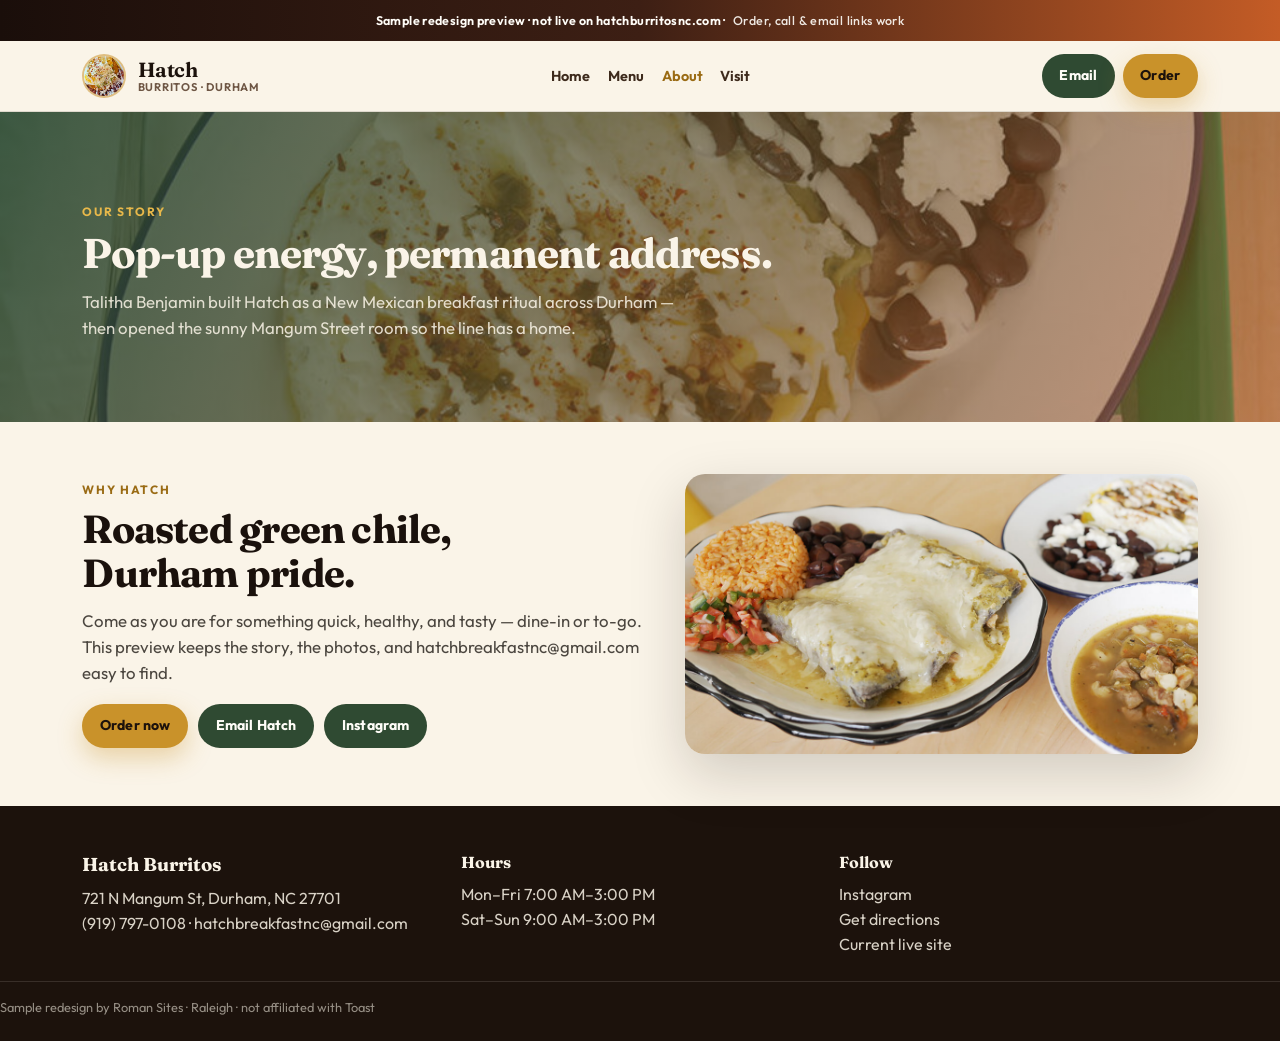
==== about.html @ a6164390 "Preview: Hatch Burritos refurbished sample (build only)" ====
<!DOCTYPE html>
<html lang="en">
<head>
<meta charset="utf-8"/>
<meta name="viewport" content="width=device-width, initial-scale=1"/>
<title>About · Hatch Burritos</title>
<meta name="description" content="From Accordion Club pop-ups to a permanent Mangum Street home."/>
<link rel="preconnect" href="https://fonts.googleapis.com"/><link rel="preconnect" href="https://fonts.gstatic.com" crossorigin/><link href="https://fonts.googleapis.com/css2?family=Fraunces:opsz,wght@9..144,500;9..144,650;9..144,700&family=Outfit:wght@400;500;600;700;800&display=swap" rel="stylesheet"/>
<link rel="stylesheet" href="assets/styles.css"/>
<link rel="icon" href="assets/logo.png"/>
</head>
<body>
<div class="preview-banner" role="status">Sample redesign preview · not live on hatchburritosnc.com · <span>Order, call &amp; email links work</span></div><header class="site-header"><div class="nav-inner">
<a class="brand" href="index.html"><img class="brand-mark" src="assets/logo.webp" alt="Hatch Burritos" width="44" height="44"/><span class="brand-text"><span class="brand-name">Hatch</span><span class="brand-tag">Burritos · Durham</span></span></a>
<nav class="nav-links" aria-label="Primary"><a href="index.html">Home</a><a href="menu.html">Menu</a><a href="about.html" aria-current="page">About</a><a href="visit.html">Visit</a></nav>
<div class="nav-ctas">
<a class="btn btn-secondary" href="mailto:hatchbreakfastnc@gmail.com">Email</a><a class="btn btn-primary" href="https://hatchburritosnc.com/menu" target="_blank" rel="noopener">Order</a>
<button class="nav-toggle" type="button" data-nav-toggle aria-expanded="false" aria-controls="mobile-nav" aria-label="Open menu"><span></span></button>
</div></div>
<div class="mobile-panel" id="mobile-nav" data-mobile-panel>
<a href="index.html">Home</a><a href="menu.html">Menu</a><a href="about.html">About</a><a href="visit.html">Visit</a><a href="https://hatchburritosnc.com/menu" target="_blank" rel="noopener">Order online</a><a href="tel:9197970108">Call (919) 797-0108</a><a href="mailto:hatchbreakfastnc@gmail.com">hatchbreakfastnc@gmail.com</a>
</div></header>
<main>
<section class="page-hero" style="background-image:linear-gradient(120deg,rgba(26,61,34,.82),rgba(196,92,38,.45)),url('assets/food1.jpg');background-size:cover;background-position:center;">
<div class="page-hero-inner"><p class="kicker">Our story</p><h1>Pop-up energy, permanent address.</h1>
<p class="lede">Talitha Benjamin built Hatch as a New Mexican breakfast ritual across Durham — then opened the sunny Mangum Street room so the line has a home.</p></div></section>
<section class="section"><div class="section-inner split">
<div><p class="kicker">Why Hatch</p><h2>Roasted green chile, Durham pride.</h2>
<p class="lede">Come as you are for something quick, healthy, and tasty — dine-in or to-go. This preview keeps the story, the photos, and hatchbreakfastnc@gmail.com easy to find.</p>
<div class="pill-row">
<a class="btn btn-primary" href="https://hatchburritosnc.com/menu" target="_blank" rel="noopener">Order now</a>
<a class="btn btn-secondary" href="mailto:hatchbreakfastnc@gmail.com">Email Hatch</a>
<a class="btn btn-secondary" href="https://www.instagram.com/hatchburritosnc/" target="_blank" rel="noopener">Instagram</a>
</div></div>
<div class="split-media"><img src="assets/food3.jpg" alt="Hatch food spread"/></div>
</div></section>
</main>
<footer class="site-footer"><div class="section-inner footer-grid">
<div><h3>Hatch Burritos</h3><p>721 N Mangum St, Durham, NC 27701</p><p><a href="tel:9197970108">(919) 797-0108</a> · <a href="mailto:hatchbreakfastnc@gmail.com">hatchbreakfastnc@gmail.com</a></p></div>
<div><h4>Hours</h4><p>Mon–Fri 7:00 AM–3:00 PM</p><p>Sat–Sun 9:00 AM–3:00 PM</p></div>
<div><h4>Follow</h4><p><a href="https://www.instagram.com/hatchburritosnc/" target="_blank" rel="noopener">Instagram</a></p>
<p><a href="https://www.google.com/maps/search/?api=1&query=721+N+Mangum+St+Durham+NC+27701" target="_blank" rel="noopener">Get directions</a></p>
<p><a href="https://hatchburritosnc.com/" target="_blank" rel="noopener">Current live site</a></p></div>
</div>
<p class="footer-note">Sample redesign by Roman Sites · Raleigh · not affiliated with Toast</p>
</footer><script src="assets/site.js"></script>
</body></html>
---- assets/styles.css ----
/* theme overrides */
:root {
  --ink: #1a1410;
  --plum: #2f6b3a;
  --plum-deep: #1a3d22;
  --wine: #c45c26;
  --gold: #e0a84a;
  --gold-hot: #f0c36a;
  --espresso: #1a3d22;
  --wood: #2f6b3a;
  --gold-deep: #e0a84a;
  --fried: #c45c26;
  --collard: #2f6b3a;
  --collard-deep: #1a3d22;
  --amber: #f0c36a;
}
.preview-banner {
  background: linear-gradient(90deg, #1a3d22, #2f6b3a 50%, #c45c26) !important;
}

/* theme overrides */
:root {
  --ink: #1a1410;
  --plum: #3d1f14;
  --plum-deep: #1a0e0a;
  --wine: #c45c26;
  --gold: #e07a2f;
  --gold-hot: #f0a05a;
  --espresso: #1a0e0a;
  --wood: #3d1f14;
  --gold-deep: #e07a2f;
  --fried: #c45c26;
  --collard: #3d1f14;
  --collard-deep: #1a0e0a;
  --amber: #f0a05a;
}
.preview-banner {
  background: linear-gradient(90deg, #1a0e0a, #3d1f14 50%, #c45c26) !important;
}

/* The Chicken Hut — Durham soul-food landmark preview (unique) */
:root {
  --gold: #c9922a;
  --gold-deep: #9a6b14;
  --amber: #e8b84a;
  --fried: #d4781f;
  --espresso: #1c120c;
  --wood: #3a2418;
  --bark: #5c3a24;
  --cream: #faf4e8;
  --biscuit: #f0e2c8;
  --gravy: #e6d5b5;
  --ink: #1a110c;
  --ink-soft: #3d2a1c;
  --muted: #6e5644;
  --collard: #2f4a32;
  --collard-deep: #1c3320;
  --white: #fffdf8;
  --border: rgba(28, 18, 12, 0.12);
  --banner-h: 2.55rem;
  --nav-h: 4.4rem;
  --max: 72rem;
  --radius: 16px;
  --font-display: "Fraunces", "Iowan Old Style", Georgia, serif;
  --font-body: "Outfit", "Avenir Next", "Segoe UI", system-ui, sans-serif;
  --ease: cubic-bezier(0.22, 1, 0.36, 1);
  --shadow: 0 20px 55px rgba(28, 18, 12, 0.18);
}

*, *::before, *::after { box-sizing: border-box; margin: 0; padding: 0; }
html { scroll-behavior: smooth; }
body {
  font-family: var(--font-body);
  color: var(--ink);
  background: var(--cream);
  line-height: 1.55;
  -webkit-font-smoothing: antialiased;
}
img { max-width: 100%; display: block; }
a { color: inherit; text-decoration: none; }
ul { list-style: none; }
button { font: inherit; border: 0; background: none; cursor: pointer; color: inherit; }

.preview-banner {
  position: sticky; top: 0; z-index: 1000;
  min-height: var(--banner-h);
  display: flex; align-items: center; justify-content: center; gap: .45rem; flex-wrap: wrap;
  padding: .55rem 1rem;
  background: linear-gradient(90deg, var(--espresso), var(--wood) 45%, var(--gold-deep));
  color: var(--white);
  font-size: .78rem; font-weight: 650; letter-spacing: .03em; text-align: center;
}
.preview-banner span { opacity: .9; font-weight: 500; }

.site-header {
  position: sticky; top: var(--banner-h); z-index: 900;
  background: rgba(250, 244, 232, 0.93);
  backdrop-filter: blur(14px); -webkit-backdrop-filter: blur(14px);
  border-bottom: 1px solid var(--border);
}
.nav-inner {
  max-width: var(--max); margin: 0 auto; height: var(--nav-h);
  padding: 0 1.15rem; display: flex; align-items: center; justify-content: space-between; gap: 1rem;
}
.brand { display: flex; align-items: center; gap: .7rem; min-width: 0; }
.brand-mark {
  width: 44px; height: 44px; border-radius: 50%;
  object-fit: cover; border: 2px solid rgba(201,146,42,.45); background: var(--biscuit);
}
.brand-text { display: flex; flex-direction: column; line-height: 1.1; }
.brand-name { font-family: var(--font-display); font-size: 1.28rem; color: var(--espresso); letter-spacing: -.02em; font-weight: 650; }
.brand-tag { font-size: .7rem; color: var(--muted); font-weight: 650; letter-spacing: .07em; text-transform: uppercase; }
.nav-links { display: none; gap: 1.1rem; align-items: center; font-size: .9rem; font-weight: 650; }
.nav-links a { color: var(--ink-soft); }
.nav-links a:hover, .nav-links a[aria-current="page"] { color: var(--gold-deep); }
.nav-ctas { display: flex; align-items: center; gap: .5rem; }
.nav-toggle {
  width: 42px; height: 42px; display: inline-flex; align-items: center; justify-content: center;
  border-radius: 11px; border: 1px solid var(--border); background: var(--white);
}
.nav-toggle span, .nav-toggle span::before, .nav-toggle span::after {
  display: block; width: 18px; height: 2px; background: var(--ink); position: relative; border-radius: 2px;
}
.nav-toggle span::before, .nav-toggle span::after { content: ""; position: absolute; left: 0; }
.nav-toggle span::before { top: -6px; }
.nav-toggle span::after { top: 6px; }
.mobile-panel {
  display: none; flex-direction: column; gap: .35rem; padding: .5rem 1.15rem 1.15rem;
  border-top: 1px solid var(--border); background: var(--cream);
}
.mobile-panel.open { display: flex; }
.mobile-panel a {
  padding: .75rem .85rem; border-radius: 10px; font-weight: 650; color: var(--ink-soft);
}
.mobile-panel a:hover { background: var(--biscuit); color: var(--gold-deep); }
.mobile-ctas { display: grid; grid-template-columns: 1fr 1fr; gap: .55rem; margin-top: .4rem; }

.btn {
  display: inline-flex; align-items: center; justify-content: center; gap: .4rem;
  padding: .7rem 1.1rem; border-radius: 999px; font-weight: 700; font-size: .88rem;
  letter-spacing: .01em; transition: transform .2s var(--ease), box-shadow .2s var(--ease), background .2s;
  white-space: nowrap;
}
.btn:hover { transform: translateY(-1px); }
.btn-primary { background: var(--gold); color: var(--espresso); box-shadow: 0 10px 24px rgba(201,146,42,.35); }
.btn-primary:hover { background: var(--amber); }
.btn-secondary { background: var(--collard); color: var(--white); }
.btn-secondary:hover { background: var(--collard-deep); }
.btn-ghost {
  background: transparent; color: var(--ink); border: 1.5px solid rgba(28,18,12,.22);
}
.btn-ghost:hover { border-color: var(--gold-deep); color: var(--gold-deep); }
.btn-lg { padding: .92rem 1.4rem; font-size: .95rem; }
.btn-on-dark.btn-ghost { color: var(--cream); border-color: rgba(250,244,232,.42); }
.btn-on-dark.btn-ghost:hover { background: rgba(255,255,255,.08); border-color: var(--cream); }

.hero {
  position: relative; min-height: min(86vh, 780px);
  display: grid; align-items: end; color: var(--cream); overflow: hidden;
}
.hero-media { position: absolute; inset: 0; }
.hero-media img { width: 100%; height: 100%; object-fit: cover; object-position: center 30%; }
.hero-shade {
  position: absolute; inset: 0;
  background:
    linear-gradient(180deg, rgba(28,18,12,.25) 0%, rgba(28,18,12,.15) 35%, rgba(28,18,12,.88) 100%),
    radial-gradient(ellipse at 20% 20%, rgba(201,146,42,.28), transparent 50%);
}
.hero-content {
  position: relative; z-index: 2; max-width: var(--max); margin: 0 auto; width: 100%;
  padding: 3.5rem 1.15rem 2.75rem;
}
.eyebrow {
  display: inline-flex; align-items: center; gap: .5rem;
  font-size: .78rem; font-weight: 700; letter-spacing: .12em; text-transform: uppercase;
  color: var(--amber); margin-bottom: .85rem;
}
.hero h1 {
  font-family: var(--font-display); font-weight: 650; font-size: clamp(2.2rem, 5.5vw, 3.7rem);
  line-height: 1.05; letter-spacing: -.03em; max-width: 14ch; margin-bottom: 1rem;
}
.hero-lead { font-size: 1.08rem; max-width: 38rem; color: rgba(250,244,232,.9); margin-bottom: 1.4rem; }
.hero-actions { display: flex; flex-wrap: wrap; gap: .65rem; }

.hours-strip {
  background: var(--espresso); color: var(--cream); border-bottom: 3px solid var(--gold);
}
.hours-strip-inner {
  max-width: var(--max); margin: 0 auto; padding: 1.15rem 1.15rem;
  display: grid; gap: 1rem;
}
.hours-label {
  font-size: .72rem; font-weight: 700; letter-spacing: .14em; text-transform: uppercase; color: var(--amber);
}
.hours-grid { display: grid; gap: .35rem .9rem; grid-template-columns: repeat(auto-fit, minmax(140px, 1fr)); }
.hours-grid strong { display: block; font-size: .78rem; color: var(--amber); font-weight: 700; letter-spacing: .04em; }
.hours-note { margin-top: .55rem; font-size: .9rem; color: rgba(250,244,232,.78); }
.hours-note a { color: var(--amber); text-decoration: underline; text-underline-offset: 2px; }

.section { padding: 3.25rem 0; }
.section-alt { background: linear-gradient(180deg, var(--biscuit), var(--cream)); }
.section-dark { background: var(--wood); color: var(--cream); }
.section-inner { max-width: var(--max); margin: 0 auto; padding: 0 1.15rem; }
.section-kicker {
  font-size: .75rem; font-weight: 750; letter-spacing: .14em; text-transform: uppercase;
  color: var(--gold-deep); margin-bottom: .55rem;
}
.section-dark .section-kicker { color: var(--amber); }
.section h2 {
  font-family: var(--font-display); font-size: clamp(1.7rem, 3.4vw, 2.45rem);
  line-height: 1.12; letter-spacing: -.02em; max-width: 18ch; margin-bottom: .75rem;
}
.section-lead { max-width: 40rem; color: var(--muted); font-size: 1.05rem; margin-bottom: 1.5rem; }
.section-dark .section-lead { color: rgba(250,244,232,.78); }

.photo-mosaic-grid {
  display: grid; gap: .75rem;
  grid-template-columns: repeat(2, 1fr);
}
@media (min-width: 720px) {
  .photo-mosaic-grid { grid-template-columns: repeat(4, 1fr); grid-template-rows: 180px 180px; }
  .photo-mosaic-grid .tile:nth-child(1) { grid-column: span 2; grid-row: span 2; }
}
.tile {
  position: relative; border-radius: var(--radius); overflow: hidden; min-height: 150px;
  box-shadow: var(--shadow);
}
.tile img { width: 100%; height: 100%; object-fit: cover; position: absolute; inset: 0; }
.tile-caption {
  position: absolute; left: .75rem; bottom: .75rem; z-index: 2;
  background: rgba(28,18,12,.72); color: var(--cream);
  padding: .35rem .65rem; border-radius: 999px; font-size: .75rem; font-weight: 700;
}

.feature-grid {
  display: grid; gap: 1rem; grid-template-columns: repeat(auto-fit, minmax(220px, 1fr));
}
.feature-card {
  background: var(--white); border: 1px solid var(--border); border-radius: var(--radius);
  padding: 1.25rem; box-shadow: 0 10px 30px rgba(28,18,12,.06);
}
.feature-card h3 {
  font-family: var(--font-display); font-size: 1.25rem; margin-bottom: .4rem; color: var(--espresso);
}
.feature-card p { color: var(--muted); font-size: .95rem; }
.feature-card a { color: var(--gold-deep); font-weight: 700; display: inline-block; margin-top: .7rem; }

.split {
  display: grid; gap: 1.5rem; align-items: center;
}
@media (min-width: 860px) {
  .split { grid-template-columns: 1.05fr .95fr; gap: 2.25rem; }
  .split.reverse { direction: rtl; }
  .split.reverse > * { direction: ltr; }
}
.split-media { border-radius: calc(var(--radius) + 4px); overflow: hidden; box-shadow: var(--shadow); min-height: 280px; }
.split-media img { width: 100%; height: 100%; object-fit: cover; min-height: 280px; }

.quote-band {
  background: var(--biscuit); border-top: 1px solid var(--border); border-bottom: 1px solid var(--border);
  padding: 2.5rem 0;
}
.quote-grid { display: grid; gap: 1rem; grid-template-columns: repeat(auto-fit, minmax(240px, 1fr)); }
.quote-card {
  background: var(--white); border-radius: var(--radius); padding: 1.25rem 1.3rem;
  border: 1px solid var(--border);
}
.quote-card p { font-size: .98rem; color: var(--ink-soft); margin-bottom: .75rem; }
.quote-card cite { font-style: normal; font-size: .8rem; font-weight: 700; color: var(--gold-deep); }

.page-hero {
  background:
    linear-gradient(135deg, rgba(28,18,12,.92), rgba(92,58,36,.85)),
    url("hero-plate.jpg") center/cover;
  color: var(--cream); padding: 3.2rem 0 2.6rem;
}
.page-hero-inner { max-width: var(--max); margin: 0 auto; padding: 0 1.15rem; }
.page-hero h1 {
  font-family: var(--font-display); font-size: clamp(1.9rem, 4vw, 2.8rem);
  line-height: 1.1; letter-spacing: -.02em; margin-bottom: .55rem;
}
.page-hero p { max-width: 38rem; color: rgba(250,244,232,.85); }
.page-hero a { color: var(--amber); text-decoration: underline; text-underline-offset: 2px; }

.menu-tabs {
  display: flex; flex-wrap: wrap; gap: .45rem; margin-bottom: 1.4rem;
}
.menu-tab {
  padding: .55rem 1rem; border-radius: 999px; font-weight: 700; font-size: .85rem;
  background: var(--white); border: 1px solid var(--border); color: var(--ink-soft);
}
.menu-tab[aria-selected="true"] {
  background: var(--espresso); color: var(--cream); border-color: var(--espresso);
}
.menu-section { margin-bottom: 1.6rem; }
.menu-section h3 {
  font-family: var(--font-display); font-size: 1.35rem; margin-bottom: .75rem;
  padding-bottom: .45rem; border-bottom: 2px solid var(--gold);
}
.menu-list { display: grid; gap: .65rem; }
.menu-item {
  display: grid; gap: .15rem; padding: .85rem 1rem; background: var(--white);
  border-radius: 12px; border: 1px solid var(--border);
}
.menu-item h4 { font-size: 1rem; font-weight: 700; color: var(--espresso); }
.menu-item p { font-size: .88rem; color: var(--muted); }
.menu-note {
  margin-top: 1rem; padding: 1rem 1.1rem; border-radius: 12px;
  background: rgba(201,146,42,.12); border: 1px solid rgba(201,146,42,.28);
  font-size: .92rem; color: var(--ink-soft);
}
.menu-note a { color: var(--gold-deep); font-weight: 700; text-decoration: underline; text-underline-offset: 2px; }

.day-grid {
  display: grid; gap: .85rem; grid-template-columns: repeat(auto-fit, minmax(240px, 1fr));
}
.day-card {
  background: var(--white); border: 1px solid var(--border); border-radius: var(--radius);
  overflow: hidden;
}
.day-card header {
  background: var(--espresso); color: var(--cream); padding: .75rem 1rem;
  font-family: var(--font-display); font-size: 1.15rem;
}
.day-card ul { padding: .85rem 1rem 1.05rem; }
.day-card li {
  padding: .35rem 0; border-bottom: 1px dashed rgba(28,18,12,.1); font-size: .92rem; color: var(--ink-soft);
}
.day-card li:last-child { border-bottom: 0; }
.day-card .famous {
  color: var(--gold-deep); font-weight: 700; font-size: .82rem; letter-spacing: .02em;
}

.cater-grid {
  display: grid; gap: .75rem; grid-template-columns: repeat(auto-fit, minmax(180px, 1fr));
}
.cater-chip {
  background: var(--white); border: 1px solid var(--border); border-radius: 12px;
  padding: .85rem 1rem; font-weight: 650; color: var(--ink-soft); text-align: center;
}

.info-cards {
  display: grid; gap: 1rem; grid-template-columns: repeat(auto-fit, minmax(220px, 1fr));
}
.info-card {
  background: var(--white); border: 1px solid var(--border); border-radius: var(--radius);
  padding: 1.25rem; display: grid; gap: .45rem;
}
.info-card h3 { font-family: var(--font-display); font-size: 1.2rem; color: var(--espresso); }
.info-card a { color: var(--gold-deep); font-weight: 700; }
.map-embed {
  border-radius: var(--radius); overflow: hidden; border: 1px solid var(--border);
  box-shadow: var(--shadow); aspect-ratio: 16/9; background: var(--biscuit);
}
.map-embed iframe { width: 100%; height: 100%; border: 0; }

.story-timeline { display: grid; gap: 1rem; }
.story-step {
  display: grid; gap: .35rem; padding: 1.1rem 1.2rem; background: var(--white);
  border-left: 4px solid var(--gold); border-radius: 0 12px 12px 0; border: 1px solid var(--border); border-left-width: 4px;
}
.story-step strong { color: var(--gold-deep); font-size: .8rem; letter-spacing: .08em; text-transform: uppercase; }

.site-footer {
  background: var(--espresso); color: rgba(250,244,232,.85); padding: 2.75rem 0 1.5rem;
}
.footer-inner { max-width: var(--max); margin: 0 auto; padding: 0 1.15rem; }
.footer-brand { margin-bottom: 1.5rem; }
.footer-brand .brand-name { font-family: var(--font-display); font-size: 1.45rem; color: var(--cream); }
.footer-brand .brand-tag { color: var(--amber); font-size: .85rem; margin-top: .25rem; }
.footer-cols {
  display: grid; gap: 1.25rem; grid-template-columns: repeat(auto-fit, minmax(180px, 1fr));
  margin-bottom: 1.75rem;
}
.footer-cols h4 {
  font-size: .75rem; letter-spacing: .12em; text-transform: uppercase; color: var(--amber); margin-bottom: .55rem;
}
.footer-cols a, .footer-cols p { display: block; margin-bottom: .35rem; font-size: .92rem; }
.footer-cols a:hover { color: var(--amber); }
.footer-bottom {
  border-top: 1px solid rgba(250,244,232,.12); padding-top: 1rem;
  font-size: .8rem; color: rgba(250,244,232,.55);
}

@media (min-width: 880px) {
  .nav-links { display: flex; }
  .nav-toggle { display: none; }
  .hours-strip-inner { grid-template-columns: auto 1fr; align-items: center; }
}


.footer-grid { display: grid; gap: 1.25rem; grid-template-columns: repeat(auto-fit, minmax(200px, 1fr)); margin-bottom: 1.5rem; }
.footer-grid h3, .footer-grid h4 { font-family: var(--font-display); color: var(--cream); margin-bottom: .45rem; }
.footer-grid a:hover { color: var(--amber); }
.footer-note { font-size: .8rem; color: rgba(250,244,232,.55); border-top: 1px solid rgba(250,244,232,.12); padding-top: 1rem; }
.gallery-grid { display: grid; gap: .75rem; grid-template-columns: repeat(2, 1fr); }
@media (min-width: 760px) { .gallery-grid { grid-template-columns: repeat(3, 1fr); } }
.gallery-grid .card-media { aspect-ratio: 4/3; }
.gallery-grid .card-media img { width: 100%; height: 100%; object-fit: cover; }

/* layout patches for quality bar */
.kicker { font-size: .75rem; letter-spacing: .14em; text-transform: uppercase; font-weight: 700; color: var(--gold-deep); margin-bottom: .55rem; }
.lede { font-size: 1.05rem; line-height: 1.55; color: rgba(26,20,16,.78); max-width: 40rem; }
.section-head { margin-bottom: 1.5rem; }
.grid-3 { display: grid; gap: 1rem; grid-template-columns: 1fr; }
@media (min-width: 720px) { .grid-3 { grid-template-columns: repeat(3, 1fr); } }
.card { background: var(--white); border: 1px solid var(--border); border-radius: var(--radius); overflow: hidden; box-shadow: 0 10px 30px rgba(28,18,12,.06); }
.card-media { aspect-ratio: 4/3; overflow: hidden; background: var(--biscuit); }
.card-media img { width: 100%; height: 100%; object-fit: cover; display: block; }
.card-body { padding: 1rem 1.1rem 1.2rem; }
.card-body h3 { font-family: var(--font-display); font-size: 1.15rem; margin-bottom: .35rem; color: var(--espresso); }
.card-body p { font-size: .92rem; color: rgba(26,20,16,.75); }
.pill-row { display: flex; flex-wrap: wrap; gap: .65rem; margin-top: 1.1rem; }
.btn-lg { padding: .92rem 1.4rem; font-size: .95rem; }
.hero-lead { font-size: 1.08rem; max-width: 38rem; color: rgba(250,244,232,.9); margin-bottom: 1.4rem; }
.hero-actions { display: flex; flex-wrap: wrap; gap: .65rem; }
.page-hero-inner { max-width: var(--max); margin: 0 auto; padding: 2.5rem 1.15rem; }
.page-hero .kicker { color: var(--amber); }
.page-hero h1 { font-family: var(--font-display); color: var(--cream); font-size: clamp(1.8rem, 4vw, 2.6rem); margin: .35rem 0 0.75rem; }
.page-hero .lede { color: rgba(250,244,232,.85); }
.footer-grid { display: grid; gap: 1.25rem; grid-template-columns: repeat(auto-fit, minmax(200px, 1fr)); margin-bottom: 1.5rem; }
.footer-grid h3, .footer-grid h4 { font-family: var(--font-display); color: var(--cream); margin-bottom: .45rem; }
.footer-grid a:hover { color: var(--amber); }
.footer-note { font-size: .8rem; color: rgba(250,244,232,.55); border-top: 1px solid rgba(250,244,232,.12); padding-top: 1rem; }
.gallery-grid { display: grid; gap: .75rem; grid-template-columns: repeat(2, 1fr); }
@media (min-width: 760px) { .gallery-grid { grid-template-columns: repeat(3, 1fr); } }
.gallery-grid .card-media { aspect-ratio: 4/3; }
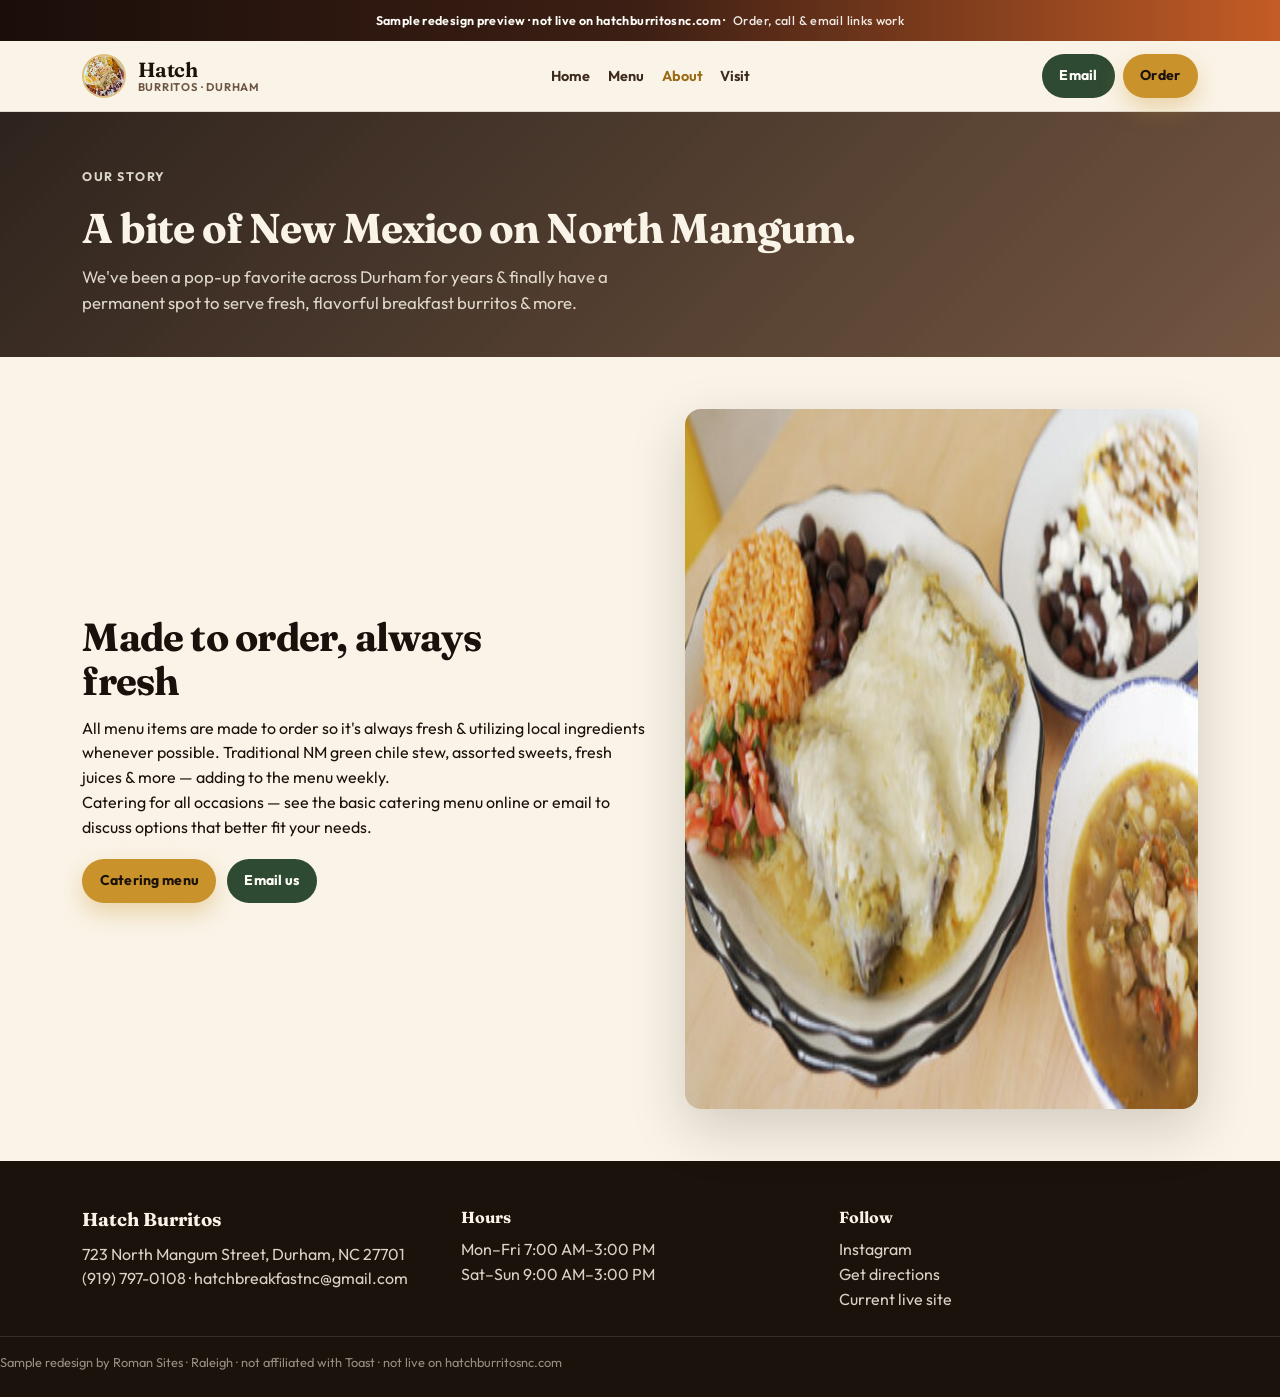
==== commit e0ecdd7a: "Rebuild Hatch Burritos pristine multi-page preview Photo-rich sample with live Toast order/catering/" ====
--- a/about.html
+++ b/about.html
@@ -4,44 +4,48 @@
 <meta charset="utf-8"/>
 <meta name="viewport" content="width=device-width, initial-scale=1"/>
 <title>About · Hatch Burritos</title>
-<meta name="description" content="From Accordion Club pop-ups to a permanent Mangum Street home."/>
+<meta name="description" content="New Mexican breakfast in Durham — pop-up favorite with a permanent Mangum Street home."/>
 <link rel="preconnect" href="https://fonts.googleapis.com"/><link rel="preconnect" href="https://fonts.gstatic.com" crossorigin/><link href="https://fonts.googleapis.com/css2?family=Fraunces:opsz,wght@9..144,500;9..144,650;9..144,700&family=Outfit:wght@400;500;600;700;800&display=swap" rel="stylesheet"/>
 <link rel="stylesheet" href="assets/styles.css"/>
-<link rel="icon" href="assets/logo.png"/>
+<link rel="icon" href="assets/logo.jpg"/>
 </head>
 <body>
 <div class="preview-banner" role="status">Sample redesign preview · not live on hatchburritosnc.com · <span>Order, call &amp; email links work</span></div><header class="site-header"><div class="nav-inner">
-<a class="brand" href="index.html"><img class="brand-mark" src="assets/logo.webp" alt="Hatch Burritos" width="44" height="44"/><span class="brand-text"><span class="brand-name">Hatch</span><span class="brand-tag">Burritos · Durham</span></span></a>
+<a class="brand" href="index.html"><img class="brand-mark" src="assets/logo.jpg" alt="Hatch Burritos" width="44" height="44"/><span class="brand-text"><span class="brand-name">Hatch</span><span class="brand-tag">Burritos · Durham</span></span></a>
 <nav class="nav-links" aria-label="Primary"><a href="index.html">Home</a><a href="menu.html">Menu</a><a href="about.html" aria-current="page">About</a><a href="visit.html">Visit</a></nav>
 <div class="nav-ctas">
-<a class="btn btn-secondary" href="mailto:hatchbreakfastnc@gmail.com">Email</a><a class="btn btn-primary" href="https://hatchburritosnc.com/menu" target="_blank" rel="noopener">Order</a>
+<a class="btn btn-secondary" href="mailto:hatchbreakfastnc@gmail.com">Email</a><a class="btn btn-primary" href="https://hatchburritosnc.com/order" target="_blank" rel="noopener">Order</a>
 <button class="nav-toggle" type="button" data-nav-toggle aria-expanded="false" aria-controls="mobile-nav" aria-label="Open menu"><span></span></button>
 </div></div>
 <div class="mobile-panel" id="mobile-nav" data-mobile-panel>
-<a href="index.html">Home</a><a href="menu.html">Menu</a><a href="about.html">About</a><a href="visit.html">Visit</a><a href="https://hatchburritosnc.com/menu" target="_blank" rel="noopener">Order online</a><a href="tel:9197970108">Call (919) 797-0108</a><a href="mailto:hatchbreakfastnc@gmail.com">hatchbreakfastnc@gmail.com</a>
+<a href="index.html">Home</a><a href="menu.html">Menu</a><a href="about.html">About</a><a href="visit.html">Visit</a><a href="https://hatchburritosnc.com/order" target="_blank" rel="noopener">Order online</a><a href="tel:9197970108">Call (919) 797-0108</a><a href="mailto:hatchbreakfastnc@gmail.com">hatchbreakfastnc@gmail.com</a>
 </div></header>
 <main>
-<section class="page-hero" style="background-image:linear-gradient(120deg,rgba(26,61,34,.82),rgba(196,92,38,.45)),url('assets/food1.jpg');background-size:cover;background-position:center;">
-<div class="page-hero-inner"><p class="kicker">Our story</p><h1>Pop-up energy, permanent address.</h1>
-<p class="lede">Talitha Benjamin built Hatch as a New Mexican breakfast ritual across Durham — then opened the sunny Mangum Street room so the line has a home.</p></div></section>
+<section class="page-hero"><div class="section-inner">
+<p class="eyebrow">Our story</p>
+<h1>A bite of New Mexico on North Mangum.</h1>
+<p class="lede">We've been a pop-up favorite across Durham for years &amp; finally have a permanent spot to serve fresh, flavorful breakfast burritos &amp; more.</p>
+</div></section>
 <section class="section"><div class="section-inner split">
-<div><p class="kicker">Why Hatch</p><h2>Roasted green chile, Durham pride.</h2>
-<p class="lede">Come as you are for something quick, healthy, and tasty — dine-in or to-go. This preview keeps the story, the photos, and hatchbreakfastnc@gmail.com easy to find.</p>
-<div class="pill-row">
-<a class="btn btn-primary" href="https://hatchburritosnc.com/menu" target="_blank" rel="noopener">Order now</a>
-<a class="btn btn-secondary" href="mailto:hatchbreakfastnc@gmail.com">Email Hatch</a>
-<a class="btn btn-secondary" href="https://www.instagram.com/hatchburritosnc/" target="_blank" rel="noopener">Instagram</a>
-</div></div>
-<div class="split-media"><img src="assets/food3.jpg" alt="Hatch food spread"/></div>
+<div>
+<h2>Made to order, always fresh</h2>
+<p>All menu items are made to order so it's always fresh &amp; utilizing local ingredients whenever possible. Traditional NM green chile stew, assorted sweets, fresh juices &amp; more — adding to the menu weekly.</p>
+<p>Catering for all occasions — see the basic catering menu online or email to discuss options that better fit your needs.</p>
+<div class="hero-actions" style="margin-top:1.2rem">
+<a class="btn btn-primary" href="https://hatchburritosnc.com/catering-menu-placeholder" target="_blank" rel="noopener">Catering menu</a>
+<a class="btn btn-secondary" href="mailto:hatchbreakfastnc@gmail.com">Email us</a>
+</div>
+</div>
+<div><img src="assets/food12.jpg" alt="Hatch Burritos Durham" width="900" height="700" style="border-radius:var(--radius);box-shadow:var(--shadow)"/></div>
 </div></section>
 </main>
 <footer class="site-footer"><div class="section-inner footer-grid">
-<div><h3>Hatch Burritos</h3><p>721 N Mangum St, Durham, NC 27701</p><p><a href="tel:9197970108">(919) 797-0108</a> · <a href="mailto:hatchbreakfastnc@gmail.com">hatchbreakfastnc@gmail.com</a></p></div>
+<div><h3>Hatch Burritos</h3><p>723 North Mangum Street, Durham, NC 27701</p><p><a href="tel:9197970108">(919) 797-0108</a> · <a href="mailto:hatchbreakfastnc@gmail.com">hatchbreakfastnc@gmail.com</a></p></div>
 <div><h4>Hours</h4><p>Mon–Fri 7:00 AM–3:00 PM</p><p>Sat–Sun 9:00 AM–3:00 PM</p></div>
 <div><h4>Follow</h4><p><a href="https://www.instagram.com/hatchburritosnc/" target="_blank" rel="noopener">Instagram</a></p>
-<p><a href="https://www.google.com/maps/search/?api=1&query=721+N+Mangum+St+Durham+NC+27701" target="_blank" rel="noopener">Get directions</a></p>
+<p><a href="https://google.com/maps/place?q=Hatch+Burritos%2C+723+North+Mangum+Street%2C+Durham%2C+NC+27701" target="_blank" rel="noopener">Get directions</a></p>
 <p><a href="https://hatchburritosnc.com/" target="_blank" rel="noopener">Current live site</a></p></div>
 </div>
-<p class="footer-note">Sample redesign by Roman Sites · Raleigh · not affiliated with Toast</p>
+<p class="footer-note">Sample redesign by Roman Sites · Raleigh · not affiliated with Toast · not live on hatchburritosnc.com</p>
 </footer><script src="assets/site.js"></script>
 </body></html>
